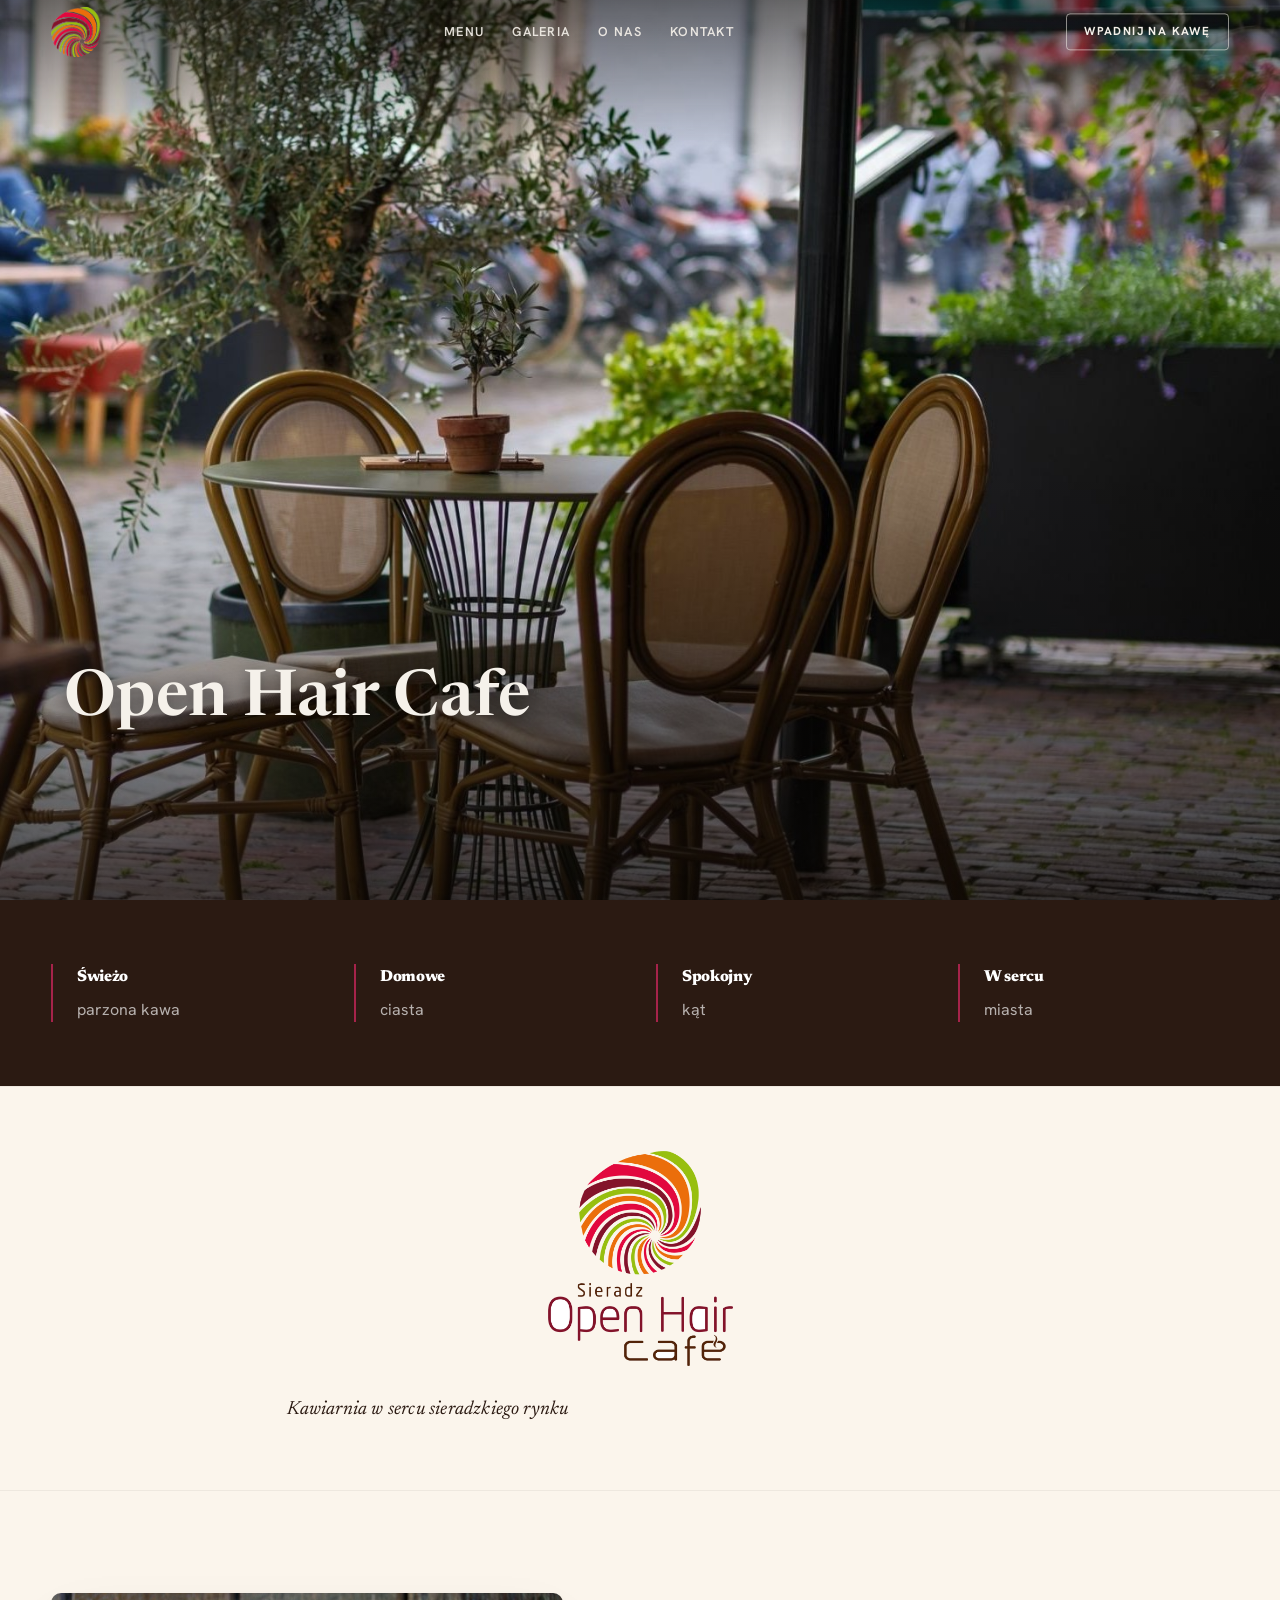
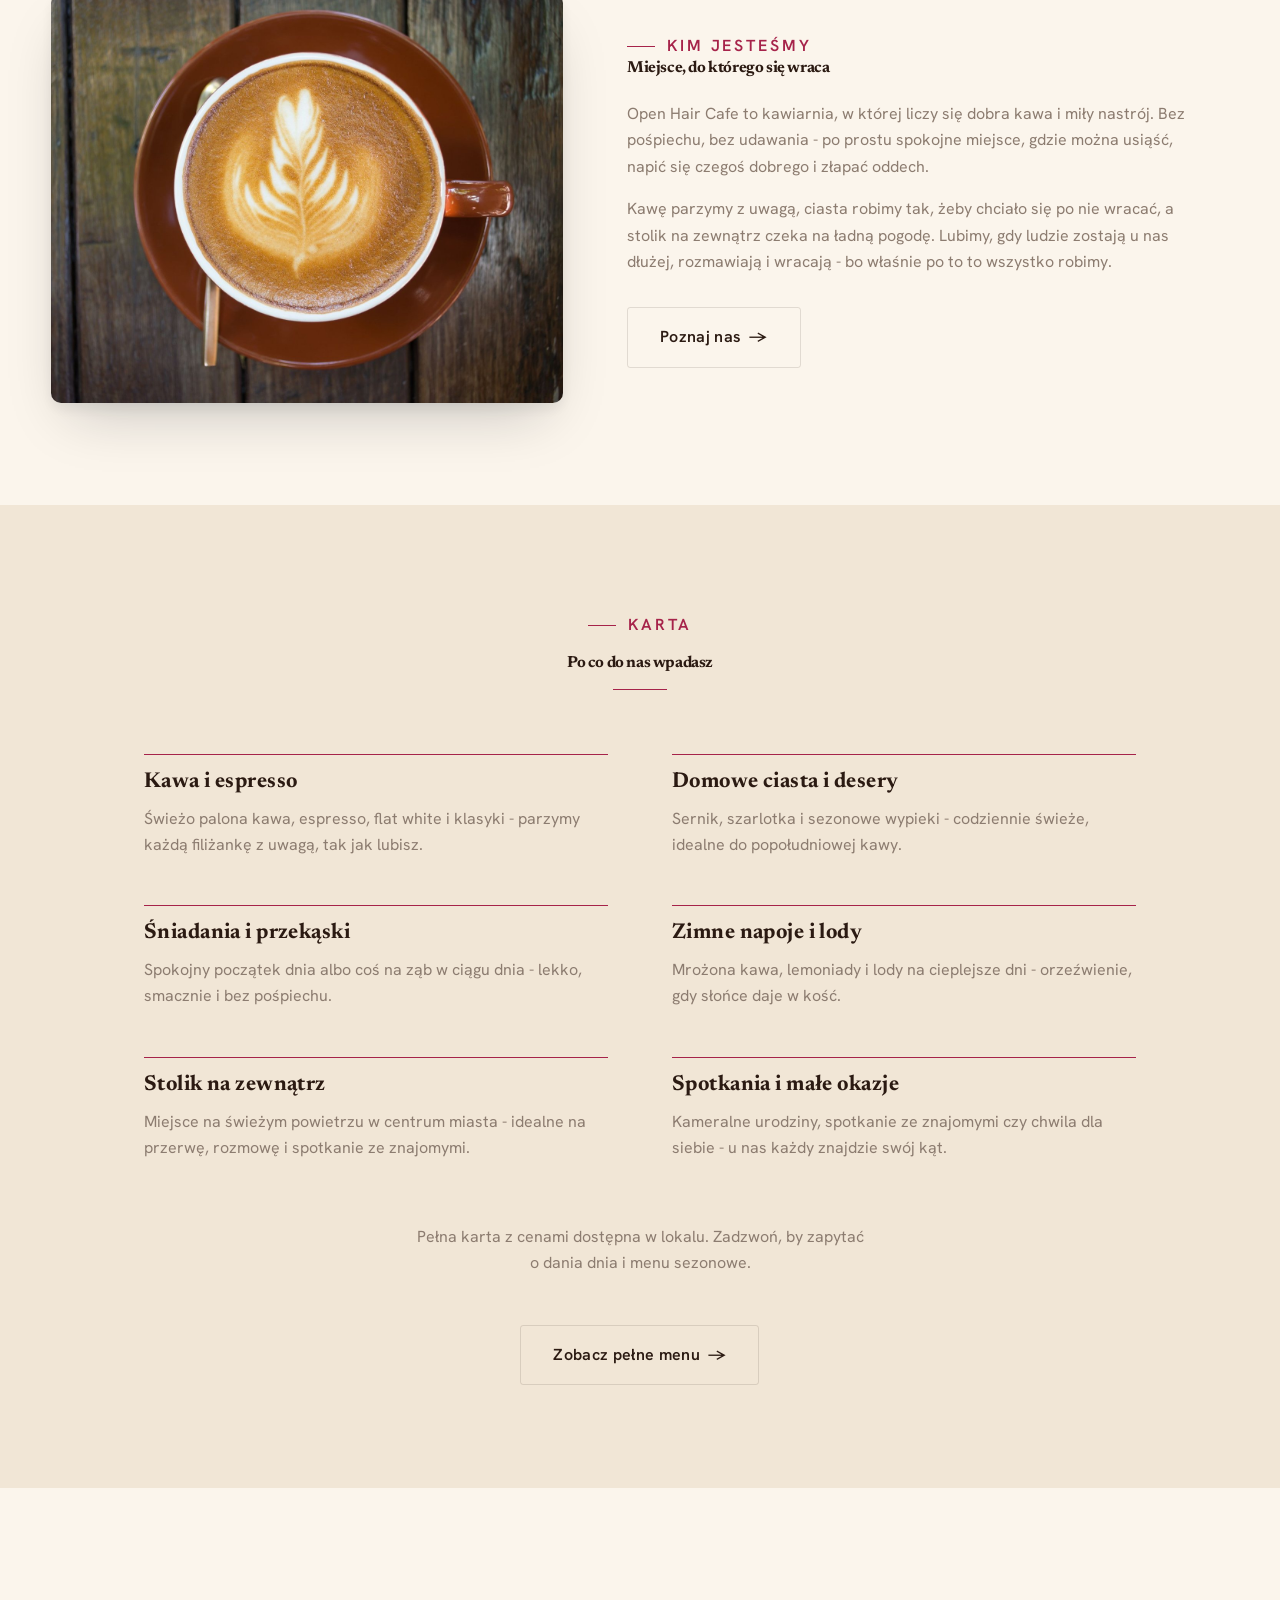
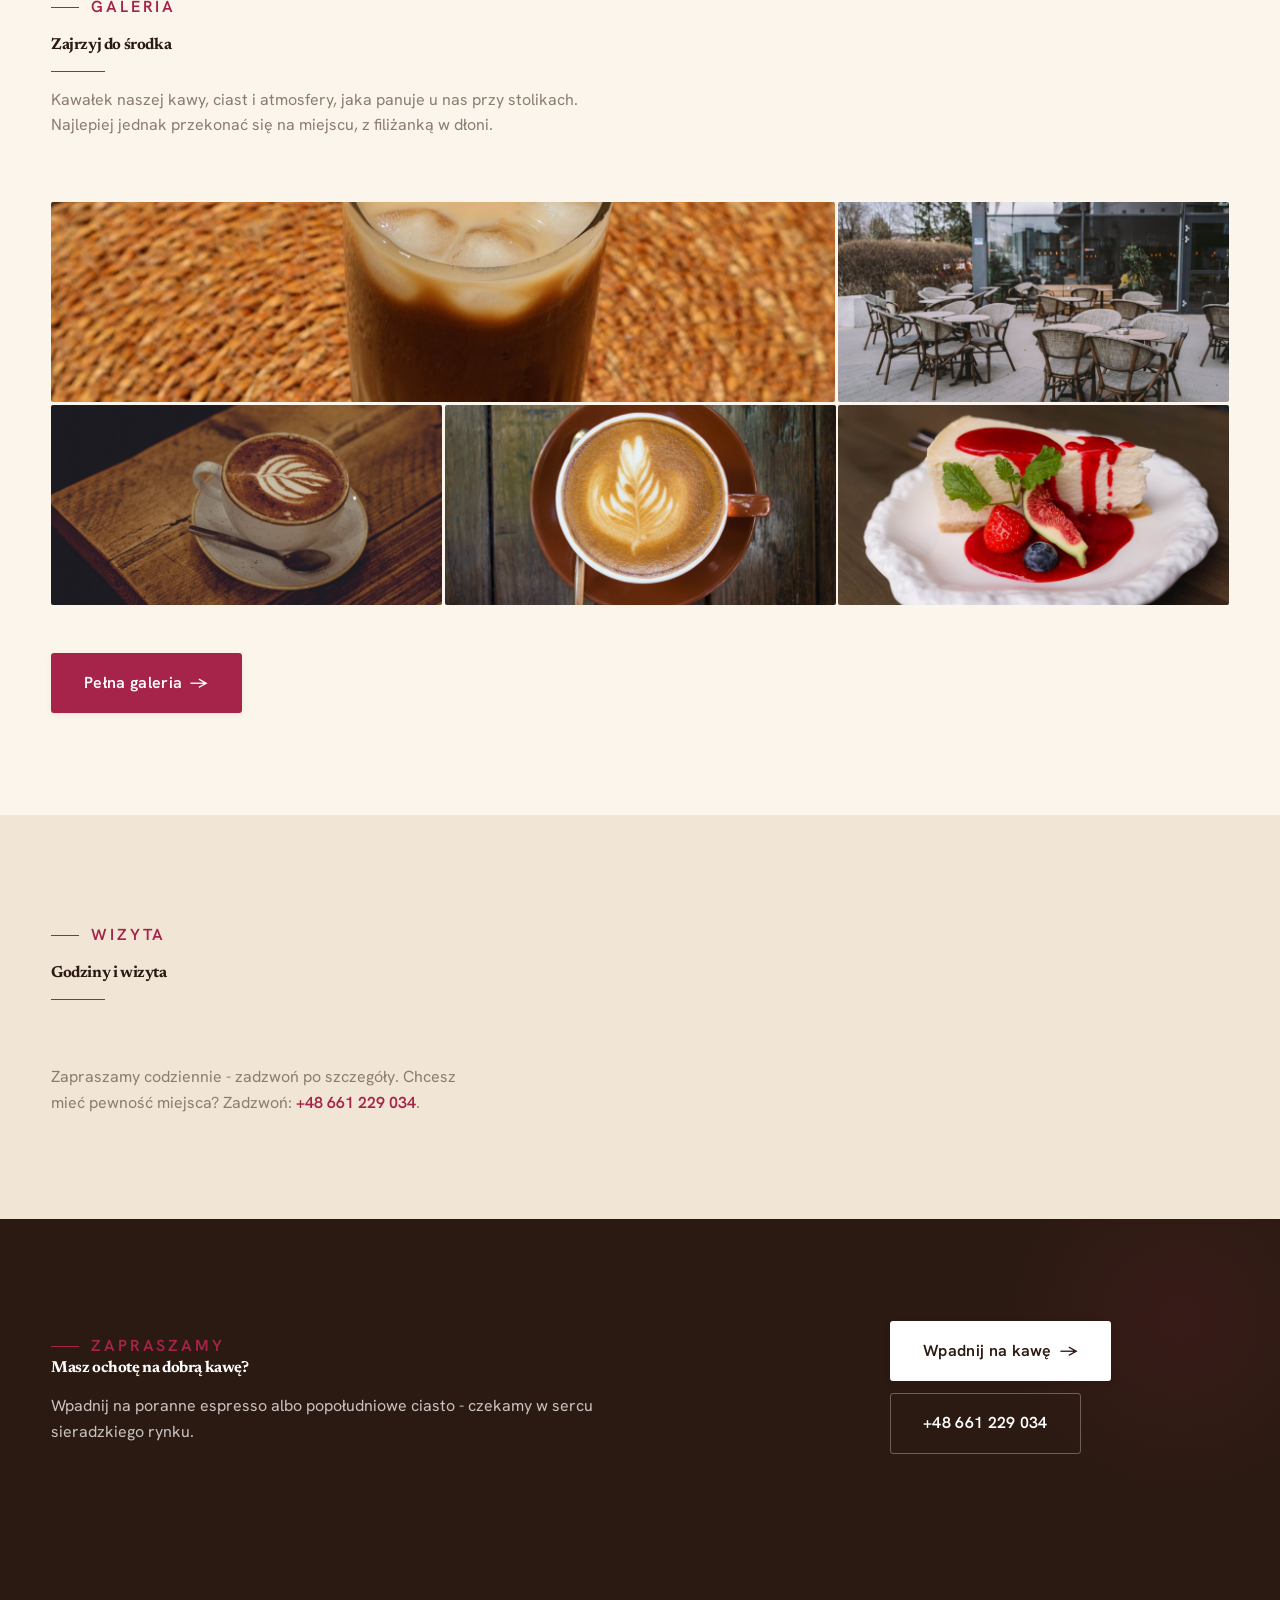
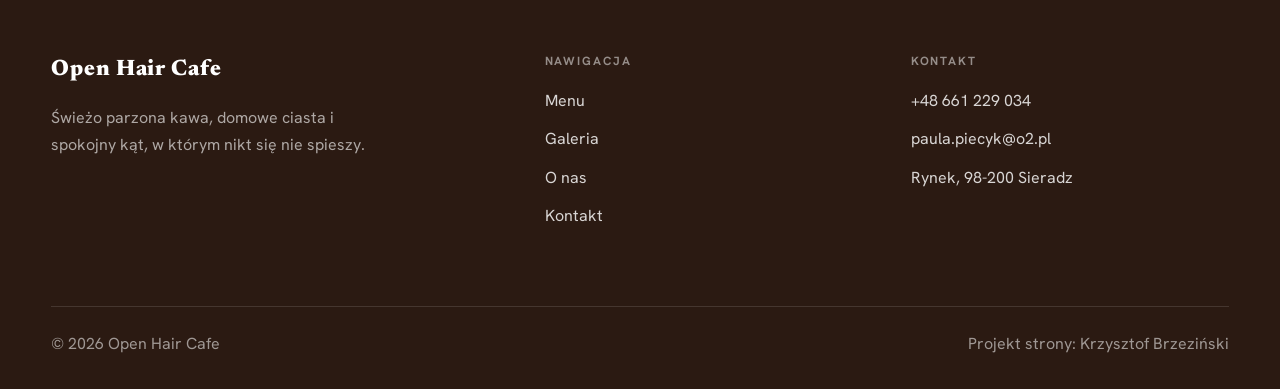
==== index.html @ 688fcc92 "Strona demo: open-hair-cafe (Open Hair Cafe, Sieradz)" ====
<!DOCTYPE html>
<html lang="pl">
<head>
<meta charset="UTF-8">
<meta name="viewport" content="width=device-width, initial-scale=1.0">
<title>Open Hair Cafe - Kawiarnia · Sieradz</title>
<meta name="description" content="Open Hair Cafe - kawiarnia w Sieradz. Świeżo parzona kawa, domowe ciasta i desery oraz spokojne miejsce na chwilę dla siebie. Zajrzyj na filiżankę.">
<link rel="preconnect" href="https://fonts.googleapis.com">
<link rel="preconnect" href="https://fonts.gstatic.com" crossorigin>
<link href="https://fonts.googleapis.com/css2?family=Newsreader:opsz,wght@6..72,500;6..72,600;6..72,700&family=Hanken+Grotesk:wght@400;500;600&display=swap" rel="stylesheet">
<link rel="stylesheet" href="assets/styles.css">
</head>
<body>

<header class="nav">
  <div class="wrap nav-inner">
    <a class="brand brand-has-logo" href="index.html"><img class="brand-logo" src="img/mark.png" alt="Open Hair Cafe"></a>
    <nav class="nav-links">
      <a href="oferta.html">Menu</a>
      <a href="realizacje.html">Galeria</a>
      <a href="o-nas.html">O nas</a>
      <a href="kontakt.html">Kontakt</a>
      <a href="kontakt.html" class="btn btn-accent">Wpadnij na kawę</a>
    </nav>
    <button class="nav-toggle" aria-label="Menu"><span></span><span></span><span></span></button>
  </div>
</header>

<section class="hero-gastro">
  <img class="hg-bg" src="img/hero.jpg" alt="Open Hair Cafe">
  <div class="hg-veil"></div>
  <p class="hg-tagline">Open Hair Cafe</p>
</section>
<section class="strip" style="padding-block:0">
  <div class="wrap">
    <div class="item reveal"><div class="k">Świeżo</div><div class="v">parzona kawa</div></div>
    <div class="item reveal"><div class="k">Domowe</div><div class="v">ciasta</div></div>
    <div class="item reveal"><div class="k">Spokojny</div><div class="v">kąt</div></div>
    <div class="item reveal"><div class="k">W sercu</div><div class="v">miasta</div></div>
  </div>
</section>
<section class="brandband">
  <div class="wrap reveal">
    <img class="brandband-logo" src="img/logo.png" alt="Open Hair Cafe - Sieradz">
    <p class="brandband-tag">Kawiarnia w sercu sieradzkiego rynku</p>
  </div>
</section>
<section>
  <div class="wrap split">
    <div class="split-art reveal"><img src="img/g1.jpg" alt="Open Hair Cafe - realizacja" loading="lazy"></div>
    <div class="split-copy reveal">
      <span class="eyebrow">Kim jesteśmy</span>
      <h2>Miejsce, do którego się wraca</h2>
      <p class="muted">Open Hair Cafe to kawiarnia, w której liczy się dobra kawa i miły nastrój. Bez pośpiechu, bez udawania - po prostu spokojne miejsce, gdzie można usiąść, napić się czegoś dobrego i złapać oddech.</p>
      <p class="muted">Kawę parzymy z uwagą, ciasta robimy tak, żeby chciało się po nie wracać, a stolik na zewnątrz czeka na ładną pogodę. Lubimy, gdy ludzie zostają u nas dłużej, rozmawiają i wracają - bo właśnie po to to wszystko robimy.</p>
      <a href="o-nas.html" class="btn btn-ghost">Poznaj nas <span class="arr">→</span></a>
    </div>
  </div>
</section>
<section id="menu" class="menu-sec">
  <div class="wrap">
    <div class="head center reveal">
      <span class="eyebrow">Karta</span>
      <h2>Po co do nas wpadasz</h2>
    </div>
    <div class="menu-cats">
      <div class="menu-cat reveal"><h3>Kawa i espresso</h3><p>Świeżo palona kawa, espresso, flat white i klasyki - parzymy każdą filiżankę z uwagą, tak jak lubisz.</p></div>
      <div class="menu-cat reveal"><h3>Domowe ciasta i desery</h3><p>Sernik, szarlotka i sezonowe wypieki - codziennie świeże, idealne do popołudniowej kawy.</p></div>
      <div class="menu-cat reveal"><h3>Śniadania i przekąski</h3><p>Spokojny początek dnia albo coś na ząb w ciągu dnia - lekko, smacznie i bez pośpiechu.</p></div>
      <div class="menu-cat reveal"><h3>Zimne napoje i lody</h3><p>Mrożona kawa, lemoniady i lody na cieplejsze dni - orzeźwienie, gdy słońce daje w kość.</p></div>
      <div class="menu-cat reveal"><h3>Stolik na zewnątrz</h3><p>Miejsce na świeżym powietrzu w centrum miasta - idealne na przerwę, rozmowę i spotkanie ze znajomymi.</p></div>
      <div class="menu-cat reveal"><h3>Spotkania i małe okazje</h3><p>Kameralne urodziny, spotkanie ze znajomymi czy chwila dla siebie - u nas każdy znajdzie swój kąt.</p></div>
    </div>
    <p class="menu-note">Pełna karta z cenami dostępna w lokalu. Zadzwoń, by zapytać o dania dnia i menu sezonowe.</p>
    <div style="text-align:center;margin-top:var(--space-7)" class="reveal"><a href="oferta.html" class="btn btn-ghost">Zobacz pełne menu <span class="arr">→</span></a></div>
  </div>
</section>
<section>
  <div class="wrap">
    <div class="head reveal">
      <span class="eyebrow">Galeria</span>
      <h2>Zajrzyj do środka</h2>
      <p>Kawałek naszej kawy, ciast i atmosfery, jaka panuje u nas przy stolikach. Najlepiej jednak przekonać się na miejscu, z filiżanką w dłoni.</p>
    </div>
    <div class="gallery">
      <div class="tile t-two3 reveal"><img src="img/g5.jpg" alt="Kawa, która budzi" loading="lazy"><div class="cap">Kawa, która budzi</div></div>
      <div class="tile t-third reveal"><img src="img/g6.jpg" alt="Domowe ciasta i desery" loading="lazy"><div class="cap">Domowe ciasta i desery</div></div>
      <div class="tile t-third reveal"><img src="img/about.jpg" alt="Stolik na świeżym powietrzu" loading="lazy"><div class="cap">Stolik na świeżym powietrzu</div></div>
      <div class="tile t-third reveal"><img src="img/g1.jpg" alt="Każda filiżanka dopracowana" loading="lazy"><div class="cap">Każda filiżanka dopracowana</div></div>
      <div class="tile t-third reveal"><img src="img/g2.jpg" alt="Mrożone i zimne napoje" loading="lazy"><div class="cap">Mrożone i zimne napoje</div></div>
    </div>
    <div style="margin-top:var(--space-7)" class="reveal"><a href="realizacje.html" class="btn btn-accent">Pełna galeria <span class="arr">→</span></a></div>
  </div>
</section>
<section class="trust">
  <div class="wrap">
    <div class="head reveal">
      <span class="eyebrow">Wizyta</span>
      <h2>Godziny i wizyta</h2>
    </div>
    <p class="reveal" style="color:var(--muted);max-width:48ch">Zapraszamy codziennie - zadzwoń po szczegóły. Chcesz mieć pewność miejsca? Zadzwoń: <a href="tel:+48661229034" style="color:var(--accent);font-weight:600">+48 661 229 034</a>.</p>
  </div>
</section>
<section class="cta">
  <div class="wrap">
    <div class="reveal">
      <span class="eyebrow">Zapraszamy</span>
      <h2>Masz ochotę na dobrą kawę?</h2>
      <p>Wpadnij na poranne espresso albo popołudniowe ciasto - czekamy w sercu sieradzkiego rynku.</p>
    </div>
    <div class="cta-actions reveal">
      <a href="kontakt.html" class="btn btn-light">Wpadnij na kawę <span class="arr">→</span></a>
      <a href="tel:+48661229034" class="btn btn-ghost" style="color:#fff;border-color:rgba(255,255,255,.3)">+48 661 229 034</a>
    </div>
  </div>
</section>

<footer>
  <div class="wrap">
    <div class="foot-grid">
      <div class="foot-brand">
        <div class="name">Open Hair Cafe</div>
        <p>Świeżo parzona kawa, domowe ciasta i spokojny kąt, w którym nikt się nie spieszy.</p>
      </div>
      <div class="foot-col">
        <h4>Nawigacja</h4>
        <a href="oferta.html">Menu</a>
        <a href="realizacje.html">Galeria</a>
        <a href="o-nas.html">O nas</a>
        <a href="kontakt.html">Kontakt</a>
      </div>
      <div class="foot-col">
        <h4>Kontakt</h4>
        <a href="tel:+48661229034">+48 661 229 034</a>
        <a href="mailto:paula.piecyk@o2.pl">paula.piecyk@o2.pl</a>
        <p>Rynek, 98-200 Sieradz</p>
      </div>
    </div>
    <div class="foot-bot">
      <span>© 2026 Open Hair Cafe</span>
      <span>Projekt strony: Krzysztof Brzeziński</span>
    </div>
  </div>
</footer>
<div class="sticky-reserve"><a class="sr-book" href="kontakt.html">Wpadnij na kawę</a><a class="sr-call" href="tel:+48661229034" aria-label="Zadzwoń"><svg class="ico-tel" width="16" height="16" viewBox="0 0 24 24" fill="none" aria-hidden="true"><path d="M6.6 10.8a15.5 15.5 0 0 0 6.6 6.6l2.2-2.2a1 1 0 0 1 1-.24 11.4 11.4 0 0 0 3.6.58 1 1 0 0 1 1 1V20a1 1 0 0 1-1 1A17 17 0 0 1 3 4a1 1 0 0 1 1-1h3.5a1 1 0 0 1 1 1c0 1.25.2 2.46.58 3.6a1 1 0 0 1-.25 1l-2.23 2.2Z" fill="currentColor"/></svg></a></div>

<script src="assets/main.js"></script>
</body>
</html>
---- assets/styles.css ----
/* ============================================================
   STOLBASZ — premium, architektoniczny B2B fit-out
   Jasna paleta, zero brązu. System wg premium-web-craft.
   Projekt strony: Krzysztof Brzeziński
   ============================================================ */

:root{
  /* PALETA — jasna, architektoniczna, chłodna */
  --paper:#FBF5EC;          /* główne tło */
  --paper-2:#F1E6D6;        /* sekcje alternatywne (chłodny jasny szary) */
  --paper-3:#F1E6D6;        /* delikatne wypełnienia */
  --ink:#2B1A12;            /* tekst główny — chłodny grafit */
  --ink-soft:#4A3326;       /* nagłówki drugorzędne */
  --muted:#8C7C70;          /* tekst poboczny */
  --line:rgba(43,26,18,.12);/* hairline */
  --accent:#A6234A;         /* stonowany petrol-slate — jedyny akcent */
  --accent-d:#82173A;
  --accent-soft:rgba(166,35,74,.10);
  --dark:#2B1A12;           /* sekcje ciemne (stopka/CTA) */

  /* ODSTĘPY — skala 4/8 */
  --space-1:4px; --space-2:8px; --space-3:12px; --space-4:16px; --space-5:24px;
  --space-6:32px; --space-7:48px; --space-8:64px; --space-9:96px; --space-10:128px;

  /* TYPOGRAFIA — fluid clamp() */
  --text-sm:clamp(.82rem,.8rem+.1vw,.9rem);
  --text-base:clamp(1rem,.97rem+.15vw,1.1rem);
  --text-lg:clamp(1.12rem,1.05rem+.3vw,1.3rem);
  --text-h3:clamp(1.2rem,1.1rem+.5vw,1.5rem);
  --text-h2:clamp(1.9rem,1.5rem+1.9vw,2.8rem);
  --text-h1:clamp(2.6rem,1.9rem+3.6vw,4.6rem);

  /* PROMIENIE — architektoniczne, raczej ostre */
  --r-sm:3px; --r-md:6px; --r-lg:10px;

  /* RUCH */
  --ease:cubic-bezier(.25,.46,.45,.94); --dur:.24s;

  /* CIENIE — miękkie, warstwowe */
  --sh-sm:0 1px 2px rgba(16,24,32,.04), 0 2px 8px rgba(16,24,32,.05);
  --sh-md:0 2px 6px rgba(16,24,32,.05), 0 12px 28px -8px rgba(16,24,32,.12);
  --sh-lg:0 6px 14px rgba(16,24,32,.07), 0 26px 56px -18px rgba(16,24,32,.22);

  --hairline:1px solid var(--line);

  --font-display:'Newsreader',serif;
  --font-body:'Hanken Grotesk',sans-serif;
}

*{box-sizing:border-box;margin:0;padding:0}
html{scroll-behavior:smooth}
body{
  font-family:var(--font-body);
  font-size:var(--text-base);
  line-height:1.65;
  color:var(--ink);
  background:var(--paper);
  -webkit-font-smoothing:antialiased;
  text-rendering:optimizeLegibility;
}
img{max-width:100%;display:block}
a{color:inherit;text-decoration:none}

.wrap{width:min(92%,1180px);margin-inline:auto}
section{padding-block:clamp(52px,6.5vw,96px)}

h1,h2,h3{font-family:var(--font-display);font-weight:700;line-height:1.08;letter-spacing:-.02em;color:var(--ink)}
h1{font-size:var(--text-h1);letter-spacing:-.035em}
h2{font-size:var(--text-h2);letter-spacing:-.025em}
h3{font-size:var(--text-h3)}
p{max-width:65ch}

.eyebrow{
  font-family:var(--font-body);
  font-size:var(--text-sm);
  font-weight:600;
  letter-spacing:.18em;
  text-transform:uppercase;
  color:var(--accent);
  display:inline-flex;align-items:center;gap:var(--space-3);
}
.eyebrow::before{content:"";width:28px;height:1px;background:var(--accent);display:inline-block}

.muted{color:var(--muted)}
.lead{font-size:var(--text-lg);line-height:1.55;color:var(--ink-soft);max-width:50ch}

/* ---------- BUTTONS ---------- */
.btn{
  display:inline-flex;align-items:center;gap:var(--space-2);
  font-weight:600;font-size:var(--text-sm);letter-spacing:.02em;
  padding:var(--space-4) var(--space-6);
  border-radius:var(--r-sm);
  transition:transform var(--dur) var(--ease),box-shadow var(--dur) var(--ease),background var(--dur) var(--ease);
  cursor:pointer;border:1px solid transparent;
}
.btn-accent{background:var(--accent);color:#fff;box-shadow:var(--sh-sm)}
.btn-accent:hover{background:var(--accent-d);transform:translateY(-2px);box-shadow:var(--sh-md)}
.btn-accent:active{transform:translateY(0);box-shadow:var(--sh-sm)}
.btn-ghost{background:transparent;color:var(--ink);border-color:var(--line)}
.btn-ghost:hover{border-color:var(--accent);color:var(--accent);transform:translateY(-2px)}
.btn-light{background:#fff;color:var(--ink);box-shadow:var(--sh-sm)}
.btn-light:hover{transform:translateY(-2px);box-shadow:var(--sh-md)}
.btn .arr{transition:transform var(--dur) var(--ease)}
.btn:hover .arr{transform:translateX(4px)}

/* ---------- NAV ---------- */
.nav{
  position:sticky;top:0;z-index:50;
  background:color-mix(in srgb,var(--paper) 88%,transparent);
  backdrop-filter:saturate(140%) blur(10px);
  border-bottom:var(--hairline);
}
.nav-inner{display:flex;align-items:center;justify-content:space-between;height:72px}
.brand{display:flex;flex-direction:column;line-height:1}
.brand .name{font-family:var(--font-display);font-weight:800;font-size:1.35rem;letter-spacing:.04em}
.brand .sub{font-size:.62rem;letter-spacing:.34em;text-transform:uppercase;color:var(--muted);margin-top:5px}
.nav-links{display:flex;align-items:center;gap:var(--space-6)}
.nav-links a{font-size:var(--text-sm);font-weight:500;color:var(--ink-soft);position:relative;padding-block:4px;transition:color var(--dur) var(--ease)}
.nav-links a::after{content:"";position:absolute;left:0;bottom:0;width:0;height:1.5px;background:var(--accent);transition:width var(--dur) var(--ease)}
.nav-links a:hover,.nav-links a.active{color:var(--ink)}
.nav-links a:hover::after,.nav-links a.active::after{width:100%}
.nav-links .btn{padding:var(--space-2) var(--space-5)}
/* przyciski w nav: właściwy kolor (przebij .nav-links a) + bez podkreślenia */
.nav-links a.btn-accent{color:#fff}
.nav-links a.btn-ghost,.nav-links a.btn-light{color:var(--ink)}
.nav-links a.btn::after{display:none}
.nav-toggle{display:none;background:none;border:none;cursor:pointer;flex-direction:column;gap:5px;padding:8px}
.nav-toggle span{width:24px;height:2px;background:var(--ink);transition:var(--dur)}

/* ---------- HERO (split) ---------- */
.hero{position:relative;overflow:hidden;border-bottom:var(--hairline)}
.hero-grid{display:grid;grid-template-columns:1.05fr .95fr;gap:clamp(24px,4vw,60px);align-items:center;
  padding-block:clamp(36px,4.5vw,64px)}
.hero-copy .eyebrow{margin-bottom:var(--space-5)}
.hero-copy h1{margin-bottom:var(--space-5)}
.hero-copy .lead{margin-bottom:var(--space-7)}
.hero-actions{display:flex;flex-wrap:wrap;gap:var(--space-4)}
.hero-art{position:relative;aspect-ratio:4/3;border-radius:var(--r-lg);overflow:hidden;box-shadow:var(--sh-lg)}
.hero-art img{width:100%;height:100%;object-fit:cover}
.hero-art::after{content:"";position:absolute;inset:0;background:linear-gradient(180deg,transparent 55%,rgba(18,24,28,.28))}
.hero-badge{position:absolute;left:var(--space-5);bottom:var(--space-5);z-index:2;
  background:rgba(252,252,251,.94);backdrop-filter:blur(4px);
  border-radius:var(--r-md);padding:var(--space-4) var(--space-5);box-shadow:var(--sh-md);max-width:78%}
.hero-badge strong{display:block;font-family:var(--font-display);font-size:1rem;letter-spacing:-.01em}
.hero-badge span{font-size:var(--text-sm);color:var(--muted)}

/* ---------- HERO duży / kinowy (strona główna) ---------- */
.hero-cine{position:relative;min-height:clamp(560px,82vh,840px);min-height:clamp(560px,82svh,840px);display:flex;align-items:center;overflow:hidden;border-bottom:var(--hairline)}
.hero-cine>img{position:absolute;inset:0;width:100%;height:100%;object-fit:cover;z-index:0}
.hero-cine::after{content:"";position:absolute;inset:0;z-index:1;
  background:linear-gradient(95deg,rgba(13,18,23,.86) 0%,rgba(13,18,23,.64) 32%,rgba(13,18,23,.24) 62%,rgba(13,18,23,.04) 100%)}
.hero-cine .wrap{position:relative;z-index:2;padding-block:var(--space-8)}
.hero-cine .hero-copy{max-width:660px}
.hero-cine .eyebrow{color:#fff;margin-bottom:var(--space-5)}
.hero-cine .eyebrow::before{background:#fff}
.hero-cine h1{color:#fff;margin-bottom:var(--space-5);font-size:clamp(2.9rem,2rem+4.4vw,5.2rem)}
.hero-cine .lead{color:rgba(255,255,255,.92);max-width:48ch;margin-bottom:var(--space-7)}
.hero-cine .hero-actions{display:flex;flex-wrap:wrap;gap:var(--space-4)}
@media(max-width:680px){
  .hero-cine{min-height:clamp(520px,76vh,640px);min-height:clamp(520px,76svh,640px);align-items:flex-end}
  .hero-cine::after{background:linear-gradient(0deg,rgba(13,18,23,.9) 6%,rgba(13,18,23,.45) 55%,rgba(13,18,23,.25) 100%)}
  .hero-cine .wrap{padding-bottom:var(--space-9)}
}

/* full-bleed hero variant (podstrony) */
.pagehead{position:relative;min-height:46vh;min-height:46svh;display:flex;align-items:flex-end;overflow:hidden;border-bottom:var(--hairline)}
.pagehead img{position:absolute;inset:0;width:100%;height:100%;object-fit:cover}
.pagehead::after{content:"";position:absolute;inset:0;background:linear-gradient(180deg,rgba(18,24,28,.25),rgba(18,24,28,.62))}
.pagehead .wrap{position:relative;z-index:2;padding-block:var(--space-9);color:#fff}
.pagehead h1{color:#fff;max-width:18ch}
.pagehead .eyebrow{color:#fff}
.pagehead .eyebrow::before{background:#fff}
.pagehead p{color:rgba(255,255,255,.86);margin-top:var(--space-4);max-width:54ch}

/* ---------- STRIP (pasek skrótów / liczby) ---------- */
.strip{background:var(--dark);color:#fff}
.strip .wrap{display:grid;grid-template-columns:repeat(4,1fr);gap:var(--space-6);padding-block:var(--space-8)}
.strip .item .k{font-family:var(--font-display);font-size:clamp(1.6rem,1.2rem+1.4vw,2.4rem);font-weight:800;letter-spacing:-.02em;color:#fff}
.strip .item .v{font-size:var(--text-sm);color:rgba(255,255,255,.66);margin-top:var(--space-2);line-height:1.45}
.strip .item{border-left:2px solid var(--accent);padding-left:var(--space-5)}

/* ---------- SECTION HEAD ---------- */
.head{max-width:48rem;margin-bottom:var(--space-8)}
.head.center{margin-inline:auto;text-align:center}
.head .eyebrow{margin-bottom:var(--space-4)}
.head h2{margin-bottom:var(--space-4)}
.head p{color:var(--muted);font-size:var(--text-lg);line-height:1.55}
.head.center p{margin-inline:auto}

/* ---------- INTRO SPLIT ---------- */
.split{display:grid;grid-template-columns:.92fr 1.08fr;gap:clamp(28px,5vw,80px);align-items:center}
.split.rev{grid-template-columns:1.08fr .92fr}
.split.rev .split-art{order:-1}
.split-art{position:relative;aspect-ratio:5/4;border-radius:var(--r-lg);overflow:hidden;box-shadow:var(--sh-lg)}
.split-art img{width:100%;height:100%;object-fit:cover}
.split-copy h2{margin-bottom:var(--space-5)}
.split-copy p+p{margin-top:var(--space-4)}
.split-copy .btn{margin-top:var(--space-6)}

/* ---------- SERVICES (zakres) ---------- */
.svc-grid{display:grid;grid-template-columns:repeat(auto-fit,minmax(280px,1fr));gap:var(--space-5)}
.svc{background:#fff;border:var(--hairline);border-radius:var(--r-md);padding:var(--space-7) var(--space-6);
  transition:transform var(--dur) var(--ease),box-shadow var(--dur) var(--ease),border-color var(--dur) var(--ease);
  position:relative;overflow:hidden}
.svc::before{content:"";position:absolute;left:0;top:0;width:3px;height:0;background:var(--accent);transition:height var(--dur) var(--ease)}
.svc:hover{transform:translateY(-4px);box-shadow:var(--sh-md);border-color:transparent}
.svc:hover::before{height:100%}
.svc .ic{font-family:var(--font-display);font-size:.8rem;font-weight:700;letter-spacing:.12em;color:var(--accent);margin-bottom:var(--space-4)}
.svc h3{margin-bottom:var(--space-3);font-size:1.22rem}
.svc p{color:var(--muted);font-size:var(--text-base);line-height:1.6}

/* big detailed service rows */
.svc-row{display:grid;grid-template-columns:.8fr 1.2fr;gap:clamp(20px,4vw,60px);align-items:center;padding-block:var(--space-8)}
.svc-row+.svc-row{border-top:var(--hairline)}
.svc-row.rev{grid-template-columns:1.2fr .8fr}
.svc-row.rev .svc-row-art{order:-1}
.svc-row-art{aspect-ratio:4/3;border-radius:var(--r-md);overflow:hidden;box-shadow:var(--sh-md)}
.svc-row-art img{width:100%;height:100%;object-fit:cover}
.svc-row h3{font-size:1.5rem;margin-bottom:var(--space-4)}
.svc-row .num{font-family:var(--font-display);font-size:.85rem;font-weight:700;letter-spacing:.14em;color:var(--accent);display:block;margin-bottom:var(--space-3)}
.svc-row ul{list-style:none;margin-top:var(--space-4);display:flex;flex-direction:column;gap:var(--space-2)}
.svc-row li{position:relative;padding-left:var(--space-5);color:var(--muted);font-size:var(--text-base)}
.svc-row li::before{content:"";position:absolute;left:0;top:.62em;width:8px;height:1px;background:var(--accent)}

/* ---------- GALLERY (realizacje) ---------- */
.gallery{display:grid;grid-template-columns:repeat(12,1fr);gap:var(--space-4);grid-auto-rows:200px}
/* GALERIA MASONRY — pionowe zdjęcia (portrety beauty/wellness) bez przycinania: kolumny, height auto */
.gallery-masonry{column-count:3;column-gap:var(--space-4)}
@media(max-width:900px){.gallery-masonry{column-count:2}}
@media(max-width:560px){.gallery-masonry{column-count:1}}
.gallery-masonry .m-tile{break-inside:avoid;margin:0 0 var(--space-4);padding:0;position:relative;overflow:hidden;border-radius:var(--r-md);border:1px solid var(--line)}
.gallery-masonry .m-tile img{width:100%;height:auto;display:block}
.gallery-masonry .m-tile .cap{position:absolute;left:0;right:0;bottom:0;padding:var(--space-4);color:#fff;background:linear-gradient(0deg,rgba(0,0,0,.55),transparent);font-size:var(--text-sm)}
.tile{position:relative;overflow:hidden;border-radius:var(--r-md);box-shadow:var(--sh-sm);
  transition:transform var(--dur) var(--ease),box-shadow var(--dur) var(--ease)}
.tile img{width:100%;height:100%;object-fit:cover;transition:transform .6s var(--ease)}
.tile:hover{box-shadow:var(--sh-md)}
.tile:hover img{transform:scale(1.05)}
.tile .cap{position:absolute;left:0;right:0;bottom:0;padding:var(--space-5) var(--space-4) var(--space-4);
  background:linear-gradient(transparent,rgba(18,24,28,.78));color:#fff;
  font-size:var(--text-sm);font-weight:600;letter-spacing:.01em;
  opacity:0;transform:translateY(8px);transition:var(--dur) var(--ease)}
.tile:hover .cap{opacity:1;transform:translateY(0)}
.tile .cap small{display:block;font-weight:400;opacity:.78;letter-spacing:.04em;text-transform:uppercase;font-size:.66rem;margin-top:3px}
/* bento spans */
.t-wide{grid-column:span 6}
.t-tall{grid-column:span 6;grid-row:span 2}
.t-std{grid-column:span 6}
.t-third{grid-column:span 4}
.t-two3{grid-column:span 8}

/* ---------- TRUST / WIARYGODNOŚĆ ---------- */
.trust{background:var(--paper-2)}
.trust-grid{display:grid;grid-template-columns:repeat(auto-fit,minmax(240px,1fr));gap:var(--space-5);margin-top:var(--space-7)}
.trust-card{background:#fff;border-radius:var(--r-md);padding:var(--space-7) var(--space-6);box-shadow:var(--sh-sm);border-top:3px solid var(--accent)}
.trust-card .big{font-family:var(--font-display);font-size:clamp(1.8rem,1.3rem+1.6vw,2.6rem);font-weight:800;letter-spacing:-.02em;color:var(--ink);line-height:1}
.trust-card h3{font-size:1.12rem;margin:var(--space-3) 0 var(--space-2)}
.trust-card p{color:var(--muted);font-size:var(--text-base);line-height:1.55}

/* ---------- CTA band ---------- */
.cta{background:var(--dark);color:#fff;position:relative;overflow:hidden}
.cta .wrap{display:grid;grid-template-columns:1.4fr .6fr;gap:var(--space-7);align-items:center;position:relative;z-index:2}
.cta h2{color:#fff;max-width:20ch}
.cta p{color:rgba(255,255,255,.74);margin-top:var(--space-4)}
.cta-actions{display:flex;flex-direction:column;gap:var(--space-3);align-items:flex-start}
.cta::before{content:"";position:absolute;right:-80px;top:-80px;width:360px;height:360px;border-radius:50%;
  background:radial-gradient(circle,var(--accent-soft),transparent 70%)}

/* ---------- CONTACT ---------- */
.contact-grid{display:grid;grid-template-columns:.85fr 1.15fr;gap:clamp(28px,4vw,56px);align-items:start}
.info-list{display:flex;flex-direction:column;gap:var(--space-2)}
.info-row{display:flex;gap:var(--space-4);align-items:flex-start;padding-block:var(--space-4);border-bottom:var(--hairline)}
.info-row .ic{flex:none;width:42px;height:42px;display:grid;place-items:center;border-radius:50%;
  background:var(--accent-soft);color:var(--accent);font-size:1.05rem}
.info-row .lbl{font-size:.72rem;letter-spacing:.14em;text-transform:uppercase;color:var(--muted)}
.info-row .val{font-weight:600;font-size:var(--text-base);margin-top:2px}
.info-row a.val:hover{color:var(--accent)}
.map{border:none;border-radius:var(--r-lg);box-shadow:var(--sh-md);width:100%;height:100%;min-height:380px;filter:grayscale(.2) contrast(1.02)}
.form{background:#fff;border:var(--hairline);border-radius:var(--r-lg);padding:clamp(24px,3vw,40px);box-shadow:var(--sh-sm)}
.form .fld{margin-bottom:var(--space-5)}
.form label{display:block;font-size:var(--text-sm);font-weight:600;margin-bottom:var(--space-2)}
.form input,.form textarea{width:100%;font-family:inherit;font-size:var(--text-base);color:var(--ink);
  padding:var(--space-4);border:var(--hairline);border-radius:var(--r-sm);background:var(--paper);transition:border-color var(--dur)}
.form input:focus,.form textarea:focus{outline:none;border-color:var(--accent);background:#fff}
.form textarea{resize:vertical;min-height:120px}
.form .note{font-size:var(--text-sm);color:var(--muted);margin-top:var(--space-3)}

/* ---------- FOOTER ---------- */
footer{background:var(--dark);color:#fff;padding-block:var(--space-9) var(--space-6)}
.foot-grid{display:grid;grid-template-columns:1.4fr 1fr 1fr;gap:var(--space-7);margin-bottom:var(--space-8)}
.foot-brand .name{font-family:var(--font-display);font-weight:800;font-size:1.4rem;letter-spacing:.04em}
.foot-brand p{color:rgba(255,255,255,.62);margin-top:var(--space-4);font-size:var(--text-base);max-width:38ch}
.foot-col h4{font-size:.74rem;letter-spacing:.16em;text-transform:uppercase;color:rgba(255,255,255,.5);margin-bottom:var(--space-4)}
.foot-col a,.foot-col p{display:block;color:rgba(255,255,255,.82);font-size:var(--text-base);margin-bottom:var(--space-3)}
.foot-col a:hover{color:#fff}
.foot-bot{border-top:1px solid rgba(255,255,255,.12);padding-top:var(--space-5);display:flex;justify-content:space-between;flex-wrap:wrap;gap:var(--space-3);
  font-size:var(--text-sm);color:rgba(255,255,255,.55)}
.foot-bot a:hover{color:#fff}

/* ---------- REVEAL ---------- */
.reveal{opacity:0;transform:translateY(22px);transition:opacity .6s var(--ease),transform .6s var(--ease)}
.reveal.in{opacity:1;transform:none}

/* ---------- RESPONSIVE ---------- */
@media(max-width:920px){
  .hero-grid,.split,.split.rev,.svc-row,.svc-row.rev,.cta .wrap,.contact-grid,.foot-grid{grid-template-columns:1fr}
  .split.rev .split-art,.svc-row.rev .svc-row-art{order:0}
  .hero-art{aspect-ratio:16/10;max-height:420px}
  .strip .wrap{grid-template-columns:repeat(2,1fr);gap:var(--space-7)}
  .gallery{grid-auto-rows:180px}
  .t-wide,.t-tall,.t-std,.t-third,.t-two3{grid-column:span 6}
  .t-tall{grid-row:span 1}
  .cta-actions{flex-direction:row;flex-wrap:wrap}
  .foot-grid{gap:var(--space-6)}
}
@media(max-width:680px){
  .nav-links{position:fixed;inset:72px 0 auto 0;background:var(--paper);flex-direction:column;align-items:stretch;
    gap:0;padding:var(--space-4) 6%;border-bottom:var(--hairline);box-shadow:var(--sh-md);
    transform:translateY(-120%);transition:transform var(--dur) var(--ease)}
  .nav-links.open{transform:translateY(0)}
  .nav-links a{padding-block:var(--space-4);border-bottom:var(--hairline)}
  .nav-links .btn{margin-top:var(--space-3);justify-content:center}
  .nav-toggle{display:flex}
  .strip .wrap{grid-template-columns:1fr}
  .gallery{grid-template-columns:repeat(6,1fr)}
  .foot-grid{grid-template-columns:1fr}
}
@media(prefers-reduced-motion:reduce){
  *{animation-duration:.01ms!important;transition:none!important}
  .reveal{opacity:1!important;transform:none!important}
  html{scroll-behavior:auto}
}

/* ============================================================
   PREMIUM LAYER — destylat deep-researchu branż (anty-AI, spokój).
   Zmienne STOLBASZ (--accent/--ink/--paper/--line/--dark). Ruch ledwo
   zauważalny, krzywa cubic-bezier(.16,.84,.44,1); prefers-reduced-motion
   pokryte blanketem wyżej. Karty hairline zamiast cieni = #1 sygnał „nie-AI".
   ============================================================ */

/* więcej oddechu między sekcjami (liderzy: 110-130px) */
section{padding-block:clamp(64px,8vw,128px)}

/* 1) Aksamitny reveal — dłuższa, miękka krzywa zamiast „skoku" */
.reveal{transition:opacity .9s cubic-bezier(.16,.84,.44,1),transform .9s cubic-bezier(.16,.84,.44,1);will-change:opacity,transform}
/* stagger TYLKO w galerii (tam pozycja = porządek dzieci) */
.gallery .reveal:nth-child(2){transition-delay:.07s}
.gallery .reveal:nth-child(3){transition-delay:.14s}
.gallery .reveal:nth-child(4){transition-delay:.21s}
.gallery .reveal:nth-child(5){transition-delay:.28s}
.gallery .reveal:nth-child(6){transition-delay:.35s}

/* 2) Hero STATYCZNY na .hero-cine — Ken Burns CAŁKIEM WYŁĄCZONY 26.06 (3. zgłoszenie Szymona).
   GENEZA: animowanie scale na <img> hero z teksturami (cegły/framugi) re-samplinguje obraz
   klatka po klatce → na części ekranów drobne drganie/shimmer = „heroshot się trzęsie".
   translateY usunięto wcześniej, scale-only + will-change/GPU NIE wystarczyły do GWARANCJI gładkości.
   Krzysztof zażądał pewności („make sure, że błąd się nie pojawi") > efekt. Zero animacji = 0% drgania.
   Delikatny zoom zostaje TYLKO w pełnoekranowych hero gastro/studio (hg-bg/hs-bg — tło, inny
   mechanizm, chwalone, nigdy nie zgłaszane). NIE wracać do KB na .hero-cine bez realnego testu
   na sprzęcie klienta — to ryzyko regresji „trzęsienia”. */
/* BEZPIECZNY "wow" na hero = jednorazowy FADE-IN (opacity), nie zoom.
   opacity nie dotyka bitmapy → gładkie na KAŻDYM zdjęciu/ekranie/GPU, zero ryzyka migotania.
   Geometryczny ruch (scale/translate) na .hero-cine jest ZAKAZANY (bramka pilnuje). */
@keyframes heroFade{from{opacity:0}to{opacity:1}}
.hero-cine>img{transform:none;animation:heroFade 1.1s ease-out both}

/* 3) Akcentowy hairline pod nagłówkiem sekcji, który „rysuje się" przy wejściu */
.head h2{position:relative;padding-bottom:18px}
.head h2::after{content:"";position:absolute;left:0;bottom:0;height:1px;width:0;background:var(--accent);transition:width 1s cubic-bezier(.16,.84,.44,1) .15s}
.head.center h2::after{left:50%;transform:translateX(-50%)}
.head.reveal.in h2::after,.head.center.reveal.in h2::after{width:54px}

/* 4) Karty HAIRLINE zamiast cieni/zaokrągleń (najmocniejszy anty-AI detal) */
.svc{background:transparent;border:1px solid var(--line);border-radius:var(--r-sm);box-shadow:none}
.svc:hover{box-shadow:none;border-color:var(--accent);transform:translateY(-3px)}
.trust-card{background:transparent;box-shadow:none;border:1px solid var(--line);border-top:2px solid var(--accent);border-radius:var(--r-sm)}
.tile{box-shadow:none;border-radius:var(--r-sm)}
.tile:hover{box-shadow:none}

/* 5) Sticky-nav kondensuje się po przewinięciu (sygnał dopracowania) */
.nav{transition:box-shadow .4s ease,background .4s ease}
.nav.is-stuck{box-shadow:0 1px 0 var(--line),0 14px 30px -24px rgba(0,0,0,.45)}
.nav-inner{transition:height .35s var(--ease)}
.nav.is-stuck .nav-inner{height:60px}

/* 6) MANIFESTO — pełnoekranowy cytat-bohater (zastępuje generyczne „Dlaczego my") */
.manifesto{background:var(--paper-2);text-align:center}
.manifesto .wrap{max-width:60rem}
.manifesto p{font-family:var(--font-display);font-style:italic;font-size:clamp(1.6rem,1rem+2.4vw,2.8rem);line-height:1.32;color:var(--ink-soft);margin-inline:auto;max-width:26ch;position:relative;padding-top:var(--space-8)}
.manifesto p::before{content:"";position:absolute;top:0;left:50%;transform:translateX(-50%);width:54px;height:1px;background:var(--accent)}
.manifesto p span{color:var(--accent);font-style:italic}

/* 7) GATEWAYS — 3 duże bramy-zdjęcia (zamiast paska menu usług) */
.gateways{display:grid;grid-template-columns:repeat(3,1fr);gap:var(--space-4)}
.gateway{position:relative;aspect-ratio:3/4;overflow:hidden;border-radius:var(--r-sm);display:block}
.gateway img{width:100%;height:100%;object-fit:cover;transition:transform .8s var(--ease),filter .5s var(--ease)}
.gateway::after{content:"";position:absolute;inset:0;background:linear-gradient(180deg,transparent 38%,rgba(18,24,28,.74))}
.gateway:hover img{transform:scale(1.05);filter:brightness(1.05)}
.gateway .g-ttl{position:absolute;left:0;right:0;bottom:0;z-index:2;padding:var(--space-6) var(--space-5);color:#fff;font-family:var(--font-display);font-size:1.45rem;letter-spacing:-.01em;line-height:1.15}
.gateway .g-ttl small{display:block;font-family:var(--font-body);font-size:var(--text-sm);font-weight:400;opacity:.82;letter-spacing:.03em;margin-top:5px}
@media(max-width:760px){.gateways{grid-template-columns:1fr}.gateway{aspect-ratio:16/10}}

/* 8) LOGO klienta w nagłówku (gdy podane --logo) */
.brand-logo{height:40px;width:auto;max-width:220px;object-fit:contain;display:block}
.nav.is-stuck .brand-logo{height:34px}
@media(max-width:680px){.brand-logo{height:32px}}

/* === rodzina: gastro === */
/* ============================================================
   RODZINA: GASTRO (restauracja / kawiarnia / bar / pizzeria)
   Doklejane NA WIERZCH base.css. Dziedziczy paletę/fonty skórki gastro (Bodoni Moda + terakota).
   Filozofia: APETYT + REZERWACJA STOLIKA (nie zaufanie/wycena jak u fachowca).
   Menu = kategorie BEZ zmyślonych dań/cen (uczciwość); godziny tylko z reconu.
   ============================================================ */

/* --- Galeria atmosfery: gutterless, ostre rogi (food/wnętrze, nie "dokumentacja") --- */
.gallery{gap:3px}
.tile{border-radius:2px;box-shadow:none}
.tile:hover{box-shadow:none}

/* --- MENU: kategorie (nazwa serif + opis, hairline) - BEZ wymyslonych dań i cen --- */
.menu-sec{background:var(--paper-2)}
.menu-cats{display:grid;grid-template-columns:repeat(2,1fr);gap:var(--space-7) var(--space-8);max-width:62rem;margin:0 auto}
.menu-cat{border-top:1px solid var(--accent);padding-top:var(--space-4)}
.menu-cat h3{font-family:var(--font-display);font-size:1.35rem;letter-spacing:.02em;margin-bottom:var(--space-3)}
.menu-cat p{color:var(--muted);font-size:var(--text-base);line-height:1.6}
.menu-note{text-align:center;color:var(--muted);font-size:var(--text-sm);margin-top:var(--space-8);max-width:50ch;margin-inline:auto}
@media(max-width:760px){.menu-cats{grid-template-columns:1fr;gap:var(--space-6)}}

/* --- KARTA GODZIN (renderowana tylko z realnych danych) --- */
.godz{max-width:30rem}
.godz-row{display:flex;justify-content:space-between;gap:var(--space-5);border-bottom:1px solid var(--line);padding-block:var(--space-3)}
.godz-row b{font-weight:600;color:var(--ink)}
.godz-row span{color:var(--muted)}

/* --- STICKY-RESERVE: dolny pasek mobile (gastro-odpowiednik sticky-call) --- */
.sticky-reserve{display:none}
@media(max-width:820px){
  .sticky-reserve{display:grid;grid-template-columns:1fr auto;gap:1px;position:fixed;left:0;right:0;bottom:0;z-index:90;
    background:var(--line);box-shadow:0 -6px 20px -10px rgba(0,0,0,.4)}
  .sticky-reserve a{padding:15px 8px;text-align:center;font-weight:700;font-size:.95rem;letter-spacing:.01em}
  .sr-book{background:var(--accent);color:#fff}
  .sr-call{background:var(--paper);color:var(--ink);padding-inline:22px}
  body{padding-bottom:56px}
}

/* ============================================================
   FAZA 3 - OSOBNY UKŁAD GASTRO (wzór: topowe restauracje - Noma/Disfrutar/Septime/Alchemist; research wf_c20bffea).
   Hero MINIMALNY: samo pełnoekranowe zdjęcie + 1 krótka linijka w DOLNYM-LEWYM rogu. Reszta = oddech.
   Nazwa pada RAZ - jako logo w navie, NIGDY dublowana wielkim tytułem (to #1 tell taniej strony).
   Nav: logo z LEWEJ (split), przezroczysty nad zdjęciem, lity po scrollu. CTA "Rezerwacja" = obrys w navie, nie guzik na środku.
   ============================================================ */
.hero-gastro{position:relative;height:100vh;height:100svh;min-height:560px;display:flex;align-items:flex-end;overflow:hidden;isolation:isolate}
.hero-gastro .hg-bg{position:absolute;inset:0;width:100%;height:100%;object-fit:cover;z-index:-2;animation:hgKen 28s ease-out infinite alternate}
@keyframes hgKen{from{transform:scale(1.05)}to{transform:scale(1.13)}}
/* overlay: ciemny TYLKO u dołu (pod linijkę), góra/środek zdjęcia oddychają */
.hero-gastro .hg-veil{position:absolute;inset:0;z-index:-1;
  background:linear-gradient(180deg,rgba(8,6,4,0) 0%,rgba(8,6,4,0) 52%,rgba(8,6,4,.68) 100%)}
.hg-tagline{position:relative;z-index:2;margin:0 0 clamp(2.6rem,7vh,5rem) clamp(1.4rem,5vw,4rem);
  font-family:var(--font-display);font-style:normal;font-weight:600;
  font-size:clamp(2.1rem,5.2vw,4rem);line-height:1.08;letter-spacing:.005em;
  color:#f5f1ea;max-width:24ch;text-shadow:0 2px 18px rgba(0,0,0,.5)}
.hg-since{font-family:var(--font-display);font-weight:500;font-size:.62em;letter-spacing:.01em;
  color:rgba(245,241,234,.86);white-space:nowrap}
@media(max-width:640px){.hg-tagline{font-size:clamp(2rem,8vw,2.6rem);margin-bottom:clamp(2rem,9vh,3.4rem)}}

/* ============================================================
   NAWIGACJA GASTRO - styl NOBU (research wf_d6d990de + wf_a8c0864c, żywy kod noburestaurants.com).
   3 strefy, STAŁA wysokość 64px (jak Nobu). JEDEN kontroler gastro.js steruje stanami kierunkowo:
   .nav-hidden (chowanie w dół) + .nav-solid (lity krem przy scrollu w górę). Histereza = brak migania.
   is-stuck (base.js, twardy próg 24px) NEUTRALIZOWANE wizualnie - inaczej base walczyło z gastro i krem migał przy górze.
   ============================================================ */
.nav{position:fixed;left:0;right:0;background:transparent;backdrop-filter:none;border-bottom:1px solid transparent;z-index:100;
  transition:transform .35s var(--ease),background .35s ease,box-shadow .35s ease}
.nav.nav-hidden{transform:translateY(-100%)}
/* NEUTRALIZACJA base is-stuck dla gastro (gastro.js używa nav-solid; base.js dalej rusza is-stuck, ale bez efektu wizualnego) */
.nav.is-stuck{background:transparent;box-shadow:none;border-bottom-color:transparent}
.nav.is-stuck .nav-inner{height:64px}
/* SCRIM: ciemny gradient pod navem -> biały tekst czytelny nad zdjęciem; znika gdy nav lity */
.nav::after{content:"";position:absolute;left:0;right:0;top:0;height:150px;z-index:-1;pointer-events:none;
  transition:opacity .35s ease;background:linear-gradient(180deg,rgba(8,6,4,.55) 0%,rgba(8,6,4,0) 100%)}
.nav.nav-solid::after{opacity:0}
/* WORDMARK: nazwa Bodoni wersaliki + miasto obok (kreska akcentu) */
.nav .brand{flex-direction:row;align-items:baseline;gap:.6rem;line-height:1}
.nav .brand .name{color:#f5f1ea;font-family:var(--font-display);font-weight:600;font-size:1.5rem;text-transform:uppercase;letter-spacing:.14em}
.nav .brand .sub{margin-top:0;padding-left:.65rem;border-left:1px solid currentColor;
  font-size:.66rem;font-weight:600;letter-spacing:.22em;text-transform:uppercase;color:rgba(245,241,234,.82)}
/* LINKI: sans wersaliki, cienki animowany underline */
.nav .nav-links a{color:rgba(245,241,234,.9);font-size:.8rem;font-weight:600;text-transform:uppercase;letter-spacing:.1em;padding-block:6px}
.nav .nav-links a:hover,.nav .nav-links a.active{color:#fff}
.nav .nav-links a::after{background:#fff;height:1px}
.nav .nav-toggle span{background:#f5f1ea}
/* CTA "Rezerwacja": bazowo pełna terakota (czytelna na kremowym menu mobilnym) */
.nav .nav-links a.btn-accent{font-size:.73rem;font-weight:700;text-transform:uppercase;letter-spacing:.12em;
  padding:.5rem 1.1rem;border-radius:4px;border:1px solid var(--accent);background:var(--accent);color:#fff;box-shadow:none}
.nav .nav-links a.btn-accent:hover{transform:none;box-shadow:none}
/* STAN LITY (nav-solid - gastro.js dodaje przy scrollu w GÓRĘ): krem + ciemny tekst + terakota */
.nav.nav-solid{background:color-mix(in srgb,var(--paper) 94%,transparent);backdrop-filter:saturate(140%) blur(10px);border-bottom:var(--hairline)}
.nav.nav-solid .brand .name{color:var(--ink)}
.nav.nav-solid .brand .sub{color:var(--accent)}
.nav.nav-solid .nav-links a{color:var(--ink-soft)}
.nav.nav-solid .nav-links a:hover,.nav.nav-solid .nav-links a.active{color:var(--ink)}
.nav.nav-solid .nav-links a::after{background:var(--accent)}
.nav.nav-solid .nav-toggle span{background:var(--ink)}
/* chowany nav ZAWSZE przezroczysty (nie mignie kremem zjeżdżając w górę) */
.nav.nav-solid.nav-hidden{background:transparent;box-shadow:none;border-bottom-color:transparent}
/* ===== DESKTOP (>=681px): 3 strefy, STAŁA wysokość 64px ===== */
@media(min-width:681px){
  .nav .nav-inner{position:relative;height:64px}
  .nav .nav-links{flex:1;justify-content:center;gap:clamp(1rem,2.2vw,1.9rem);padding-right:9.5rem}
  .nav .nav-links a.btn-accent{position:absolute;right:0;top:50%;transform:translateY(-50%);margin:0}
  .nav:not(.nav-solid) .nav-links a.btn-accent{background:transparent;border-color:rgba(245,241,234,.55);color:#f5f1ea}
  .nav:not(.nav-solid) .nav-links a.btn-accent:hover{background:var(--accent);border-color:var(--accent);color:#fff;transform:translateY(-50%)}
}
/* ===== MOBILE (<=680px): dropdown na kremie - ciemny tekst, pełne CTA (fix kontrastu) ===== */
@media(max-width:680px){
  .nav .nav-links{background:var(--paper)}
  .nav .nav-links a{color:var(--ink-soft)}
  .nav .nav-links a:hover,.nav .nav-links a.active{color:var(--ink)}
  .nav .nav-links a.btn-accent{background:var(--accent);border-color:var(--accent);color:#fff}
  /* zamknięty dropdown w pełni schowany (base -120% przy krótkim menu zostawiał terakotowe CTA wystające górą) */
  .nav .nav-links:not(.open){transform:translateY(-160%);visibility:hidden}
  .nav .nav-links.open{visibility:visible}
  /* brand mniejszy + bez miasta (jak Nobu na telefonie = sama nazwa) - żeby nie wypychał hamburgera */
  .nav .brand .name{font-size:1.12rem;letter-spacing:.1em}
  .nav .brand .sub{display:none}
  .nav .nav-toggle{flex:0 0 auto}
  .nav .brand{min-width:0;overflow:hidden}
}

/* === focal-point zdjęć (smartcrop) — cover nie utnie twarzy/obiektu === */
img[src$="/g3.jpg"]{object-position:62% 50%}
[style*="g3.jpg"]{background-position:62% 50%}
img[src$="/g5.jpg"]{object-position:33% 50%}
[style*="g5.jpg"]{background-position:33% 50%}

/* === Open Hair Cafe - big logo presence (prośba Marcelego: logo spore) === */
.brand-logo{height:50px;max-width:240px}
@media(max-width:640px){.brand-logo{height:40px}}
.brandband{background:var(--cream-2);text-align:center;padding:64px 20px;border-top:1px solid rgba(43,26,18,.06);border-bottom:1px solid rgba(43,26,18,.06)}
.brandband-logo{height:215px;width:auto;max-width:90%;object-fit:contain;display:inline-block}
.brandband-tag{margin-top:20px;font-family:var(--font-display,serif);font-size:1.2rem;font-style:italic;color:var(--espresso-2);letter-spacing:.01em}
@media(max-width:640px){.brandband{padding:46px 18px}.brandband-logo{height:150px}.brandband-tag{font-size:1.05rem}}
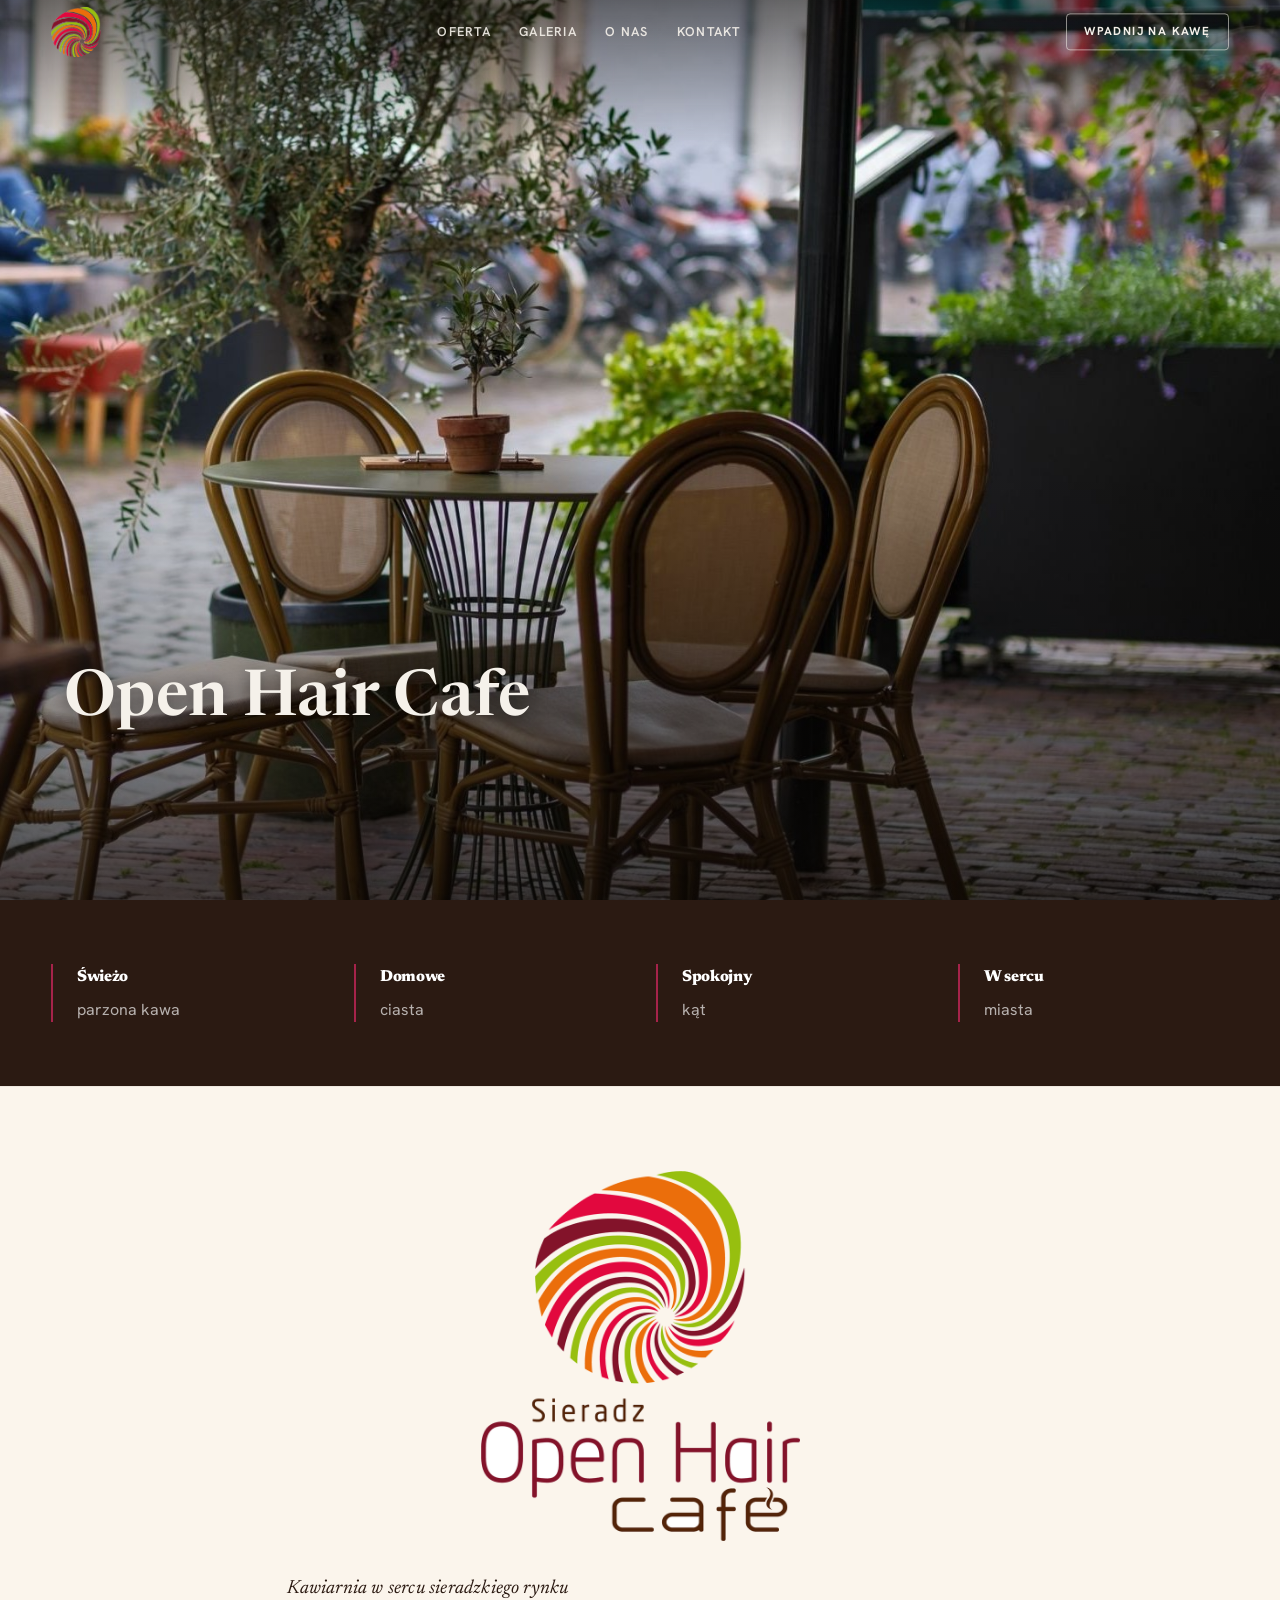
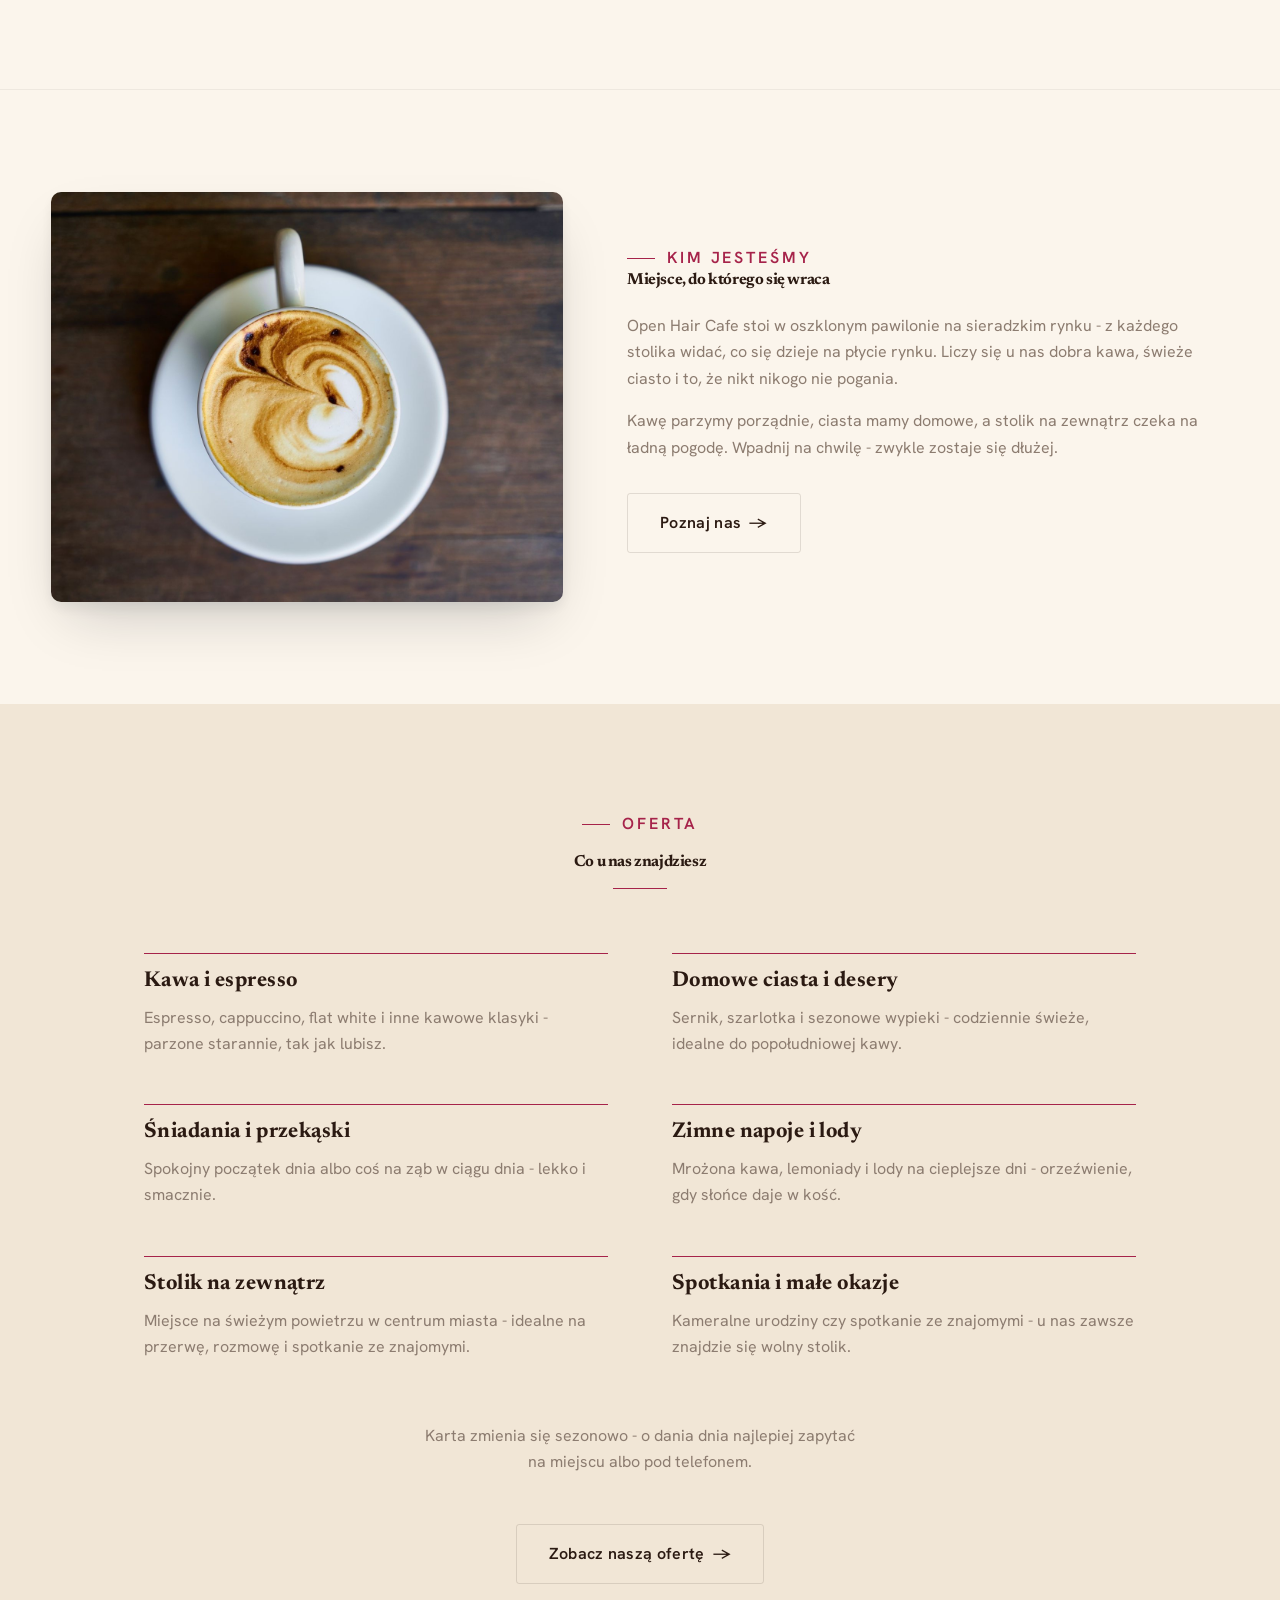
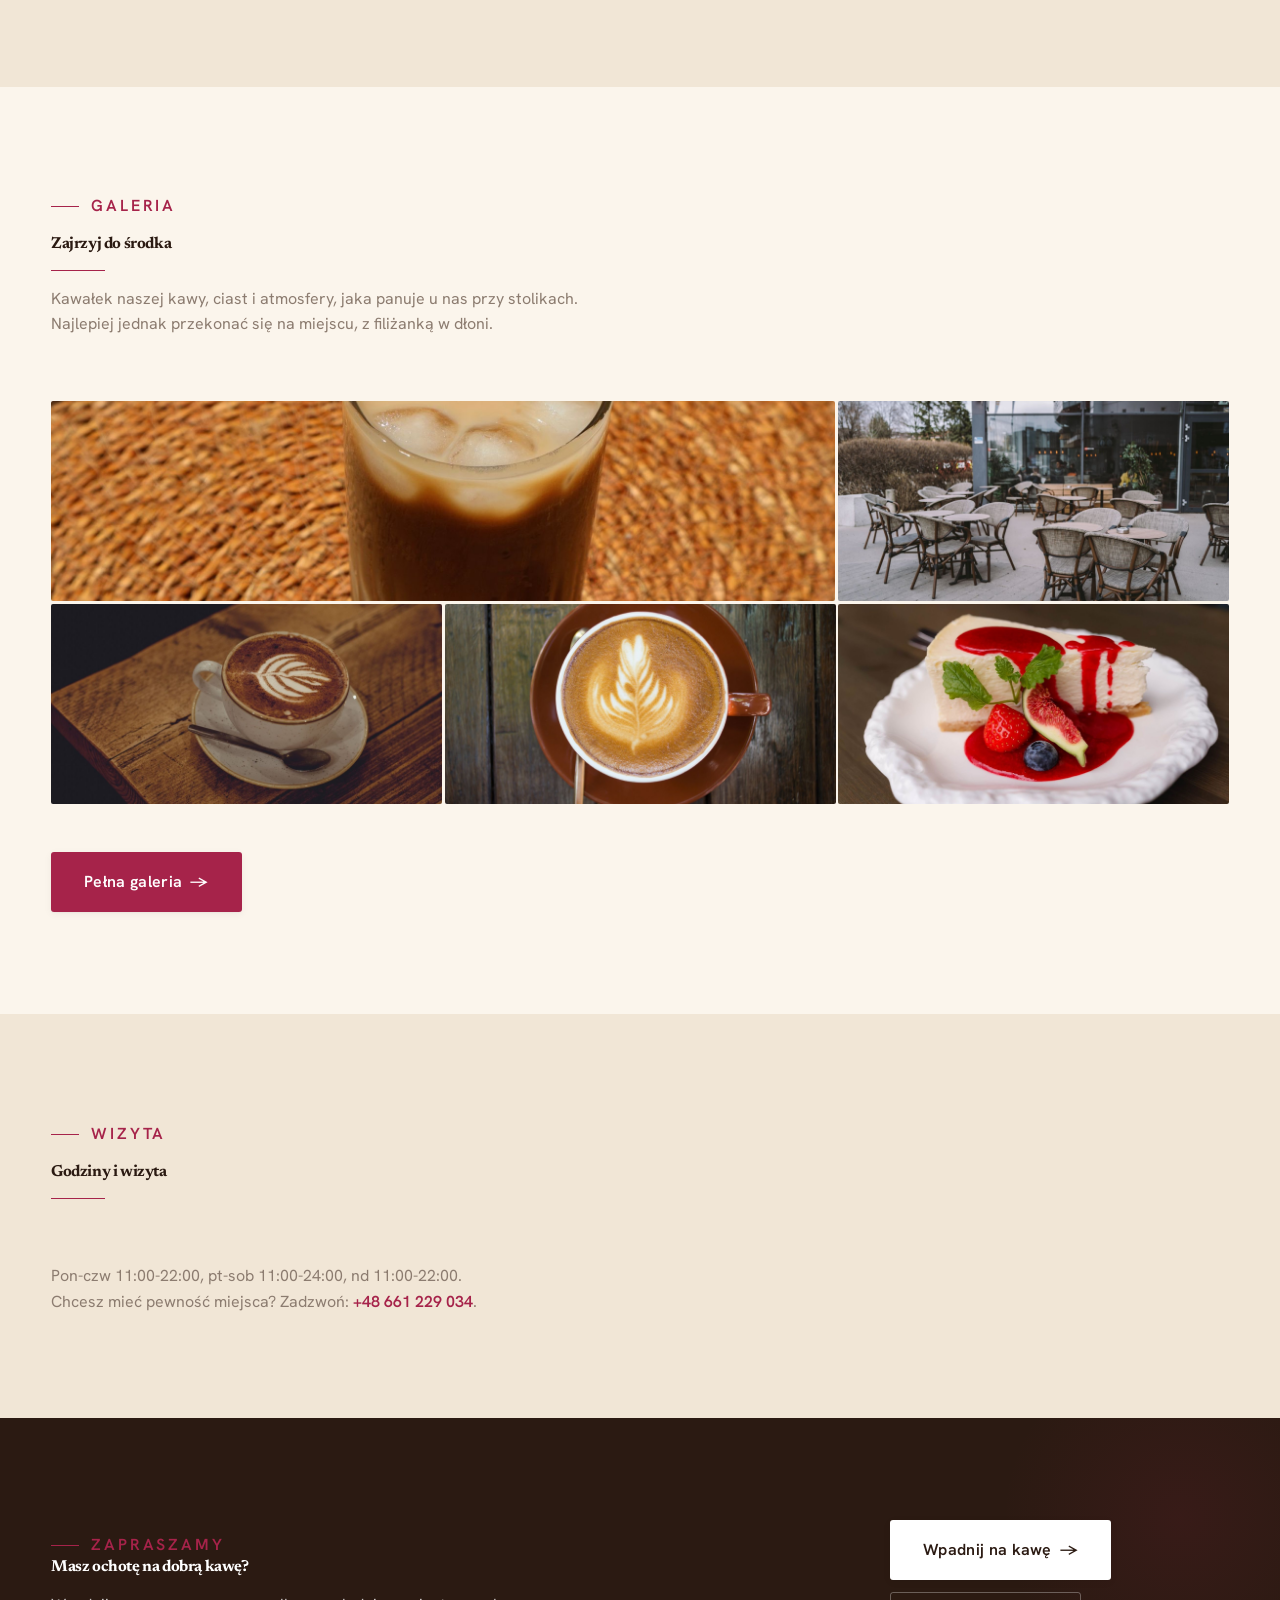
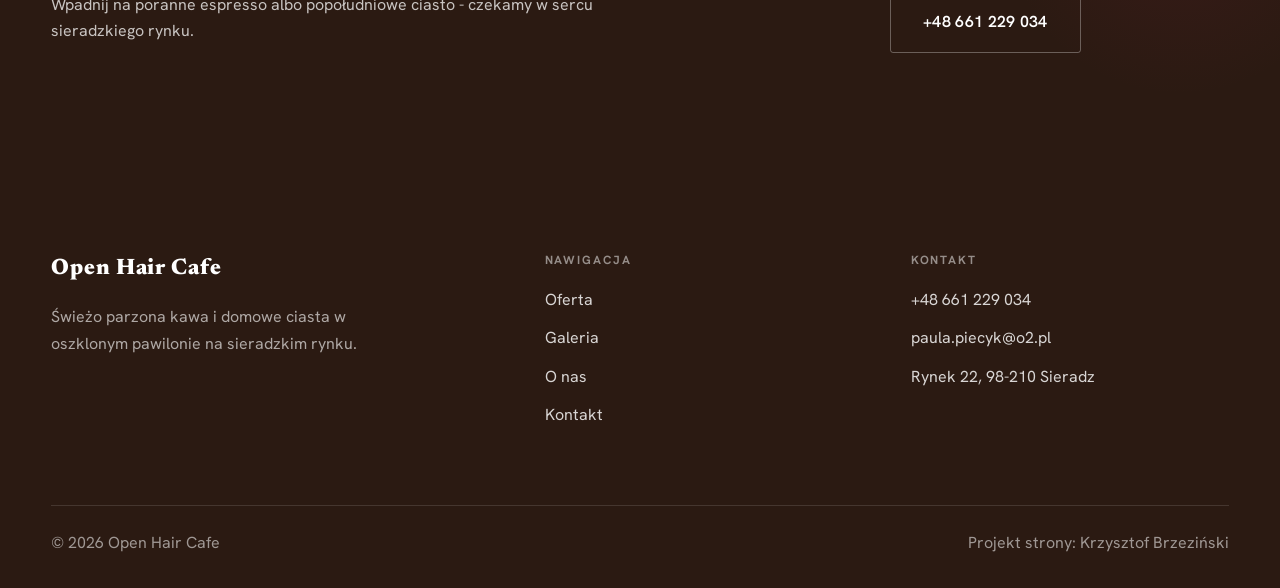
==== commit 89faace6: "Podniesienie jakości treści: realne godziny/adres, usunięcie duplikatów i fraz-przecieków - Godziny " ====
--- a/index.html
+++ b/index.html
@@ -16,7 +16,7 @@
   <div class="wrap nav-inner">
     <a class="brand brand-has-logo" href="index.html"><img class="brand-logo" src="img/mark.png" alt="Open Hair Cafe"></a>
     <nav class="nav-links">
-      <a href="oferta.html">Menu</a>
+      <a href="oferta.html">Oferta</a>
       <a href="realizacje.html">Galeria</a>
       <a href="o-nas.html">O nas</a>
       <a href="kontakt.html">Kontakt</a>
@@ -27,7 +27,7 @@
 </header>
 
 <section class="hero-gastro">
-  <img class="hg-bg" src="img/hero.jpg" alt="Open Hair Cafe">
+  <img class="hg-bg" src="img/hero.jpg" alt="Kawiarnia Open Hair Cafe na sieradzkim rynku">
   <div class="hg-veil"></div>
   <p class="hg-tagline">Open Hair Cafe</p>
 </section>
@@ -47,12 +47,12 @@
 </section>
 <section>
   <div class="wrap split">
-    <div class="split-art reveal"><img src="img/g1.jpg" alt="Open Hair Cafe - realizacja" loading="lazy"></div>
+    <div class="split-art reveal"><img src="img/g4.jpg" alt="Stolik na świeżym powietrzu przy Open Hair Cafe" loading="lazy"></div>
     <div class="split-copy reveal">
       <span class="eyebrow">Kim jesteśmy</span>
       <h2>Miejsce, do którego się wraca</h2>
-      <p class="muted">Open Hair Cafe to kawiarnia, w której liczy się dobra kawa i miły nastrój. Bez pośpiechu, bez udawania - po prostu spokojne miejsce, gdzie można usiąść, napić się czegoś dobrego i złapać oddech.</p>
-      <p class="muted">Kawę parzymy z uwagą, ciasta robimy tak, żeby chciało się po nie wracać, a stolik na zewnątrz czeka na ładną pogodę. Lubimy, gdy ludzie zostają u nas dłużej, rozmawiają i wracają - bo właśnie po to to wszystko robimy.</p>
+      <p class="muted">Open Hair Cafe stoi w oszklonym pawilonie na sieradzkim rynku - z każdego stolika widać, co się dzieje na płycie rynku. Liczy się u nas dobra kawa, świeże ciasto i to, że nikt nikogo nie pogania.</p>
+      <p class="muted">Kawę parzymy porządnie, ciasta mamy domowe, a stolik na zewnątrz czeka na ładną pogodę. Wpadnij na chwilę - zwykle zostaje się dłużej.</p>
       <a href="o-nas.html" class="btn btn-ghost">Poznaj nas <span class="arr">→</span></a>
     </div>
   </div>
@@ -60,19 +60,19 @@
 <section id="menu" class="menu-sec">
   <div class="wrap">
     <div class="head center reveal">
-      <span class="eyebrow">Karta</span>
-      <h2>Po co do nas wpadasz</h2>
+      <span class="eyebrow">Oferta</span>
+      <h2>Co u nas znajdziesz</h2>
     </div>
     <div class="menu-cats">
-      <div class="menu-cat reveal"><h3>Kawa i espresso</h3><p>Świeżo palona kawa, espresso, flat white i klasyki - parzymy każdą filiżankę z uwagą, tak jak lubisz.</p></div>
+      <div class="menu-cat reveal"><h3>Kawa i espresso</h3><p>Espresso, cappuccino, flat white i inne kawowe klasyki - parzone starannie, tak jak lubisz.</p></div>
       <div class="menu-cat reveal"><h3>Domowe ciasta i desery</h3><p>Sernik, szarlotka i sezonowe wypieki - codziennie świeże, idealne do popołudniowej kawy.</p></div>
-      <div class="menu-cat reveal"><h3>Śniadania i przekąski</h3><p>Spokojny początek dnia albo coś na ząb w ciągu dnia - lekko, smacznie i bez pośpiechu.</p></div>
+      <div class="menu-cat reveal"><h3>Śniadania i przekąski</h3><p>Spokojny początek dnia albo coś na ząb w ciągu dnia - lekko i smacznie.</p></div>
       <div class="menu-cat reveal"><h3>Zimne napoje i lody</h3><p>Mrożona kawa, lemoniady i lody na cieplejsze dni - orzeźwienie, gdy słońce daje w kość.</p></div>
       <div class="menu-cat reveal"><h3>Stolik na zewnątrz</h3><p>Miejsce na świeżym powietrzu w centrum miasta - idealne na przerwę, rozmowę i spotkanie ze znajomymi.</p></div>
-      <div class="menu-cat reveal"><h3>Spotkania i małe okazje</h3><p>Kameralne urodziny, spotkanie ze znajomymi czy chwila dla siebie - u nas każdy znajdzie swój kąt.</p></div>
+      <div class="menu-cat reveal"><h3>Spotkania i małe okazje</h3><p>Kameralne urodziny czy spotkanie ze znajomymi - u nas zawsze znajdzie się wolny stolik.</p></div>
     </div>
-    <p class="menu-note">Pełna karta z cenami dostępna w lokalu. Zadzwoń, by zapytać o dania dnia i menu sezonowe.</p>
-    <div style="text-align:center;margin-top:var(--space-7)" class="reveal"><a href="oferta.html" class="btn btn-ghost">Zobacz pełne menu <span class="arr">→</span></a></div>
+    <p class="menu-note">Karta zmienia się sezonowo - o dania dnia najlepiej zapytać na miejscu albo pod telefonem.</p>
+    <div style="text-align:center;margin-top:var(--space-7)" class="reveal"><a href="oferta.html" class="btn btn-ghost">Zobacz naszą ofertę <span class="arr">→</span></a></div>
   </div>
 </section>
 <section>
@@ -83,11 +83,11 @@
       <p>Kawałek naszej kawy, ciast i atmosfery, jaka panuje u nas przy stolikach. Najlepiej jednak przekonać się na miejscu, z filiżanką w dłoni.</p>
     </div>
     <div class="gallery">
-      <div class="tile t-two3 reveal"><img src="img/g5.jpg" alt="Kawa, która budzi" loading="lazy"><div class="cap">Kawa, która budzi</div></div>
-      <div class="tile t-third reveal"><img src="img/g6.jpg" alt="Domowe ciasta i desery" loading="lazy"><div class="cap">Domowe ciasta i desery</div></div>
-      <div class="tile t-third reveal"><img src="img/about.jpg" alt="Stolik na świeżym powietrzu" loading="lazy"><div class="cap">Stolik na świeżym powietrzu</div></div>
+      <div class="tile t-two3 reveal"><img src="img/g5.jpg" alt="Mrożona kawa na cieplejsze dni" loading="lazy"><div class="cap">Mrożona kawa na cieplejsze dni</div></div>
+      <div class="tile t-third reveal"><img src="img/g6.jpg" alt="Miejsce na tarasie" loading="lazy"><div class="cap">Miejsce na tarasie</div></div>
+      <div class="tile t-third reveal"><img src="img/about.jpg" alt="Kawa parzona z uwagą" loading="lazy"><div class="cap">Kawa parzona z uwagą</div></div>
       <div class="tile t-third reveal"><img src="img/g1.jpg" alt="Każda filiżanka dopracowana" loading="lazy"><div class="cap">Każda filiżanka dopracowana</div></div>
-      <div class="tile t-third reveal"><img src="img/g2.jpg" alt="Mrożone i zimne napoje" loading="lazy"><div class="cap">Mrożone i zimne napoje</div></div>
+      <div class="tile t-third reveal"><img src="img/g2.jpg" alt="Ciepła kawa na dobry początek" loading="lazy"><div class="cap">Ciepła kawa na dobry początek</div></div>
     </div>
     <div style="margin-top:var(--space-7)" class="reveal"><a href="realizacje.html" class="btn btn-accent">Pełna galeria <span class="arr">→</span></a></div>
   </div>
@@ -98,7 +98,7 @@
       <span class="eyebrow">Wizyta</span>
       <h2>Godziny i wizyta</h2>
     </div>
-    <p class="reveal" style="color:var(--muted);max-width:48ch">Zapraszamy codziennie - zadzwoń po szczegóły. Chcesz mieć pewność miejsca? Zadzwoń: <a href="tel:+48661229034" style="color:var(--accent);font-weight:600">+48 661 229 034</a>.</p>
+    <p class="reveal" style="color:var(--muted);max-width:48ch">Pon-czw 11:00-22:00, pt-sob 11:00-24:00, nd 11:00-22:00. Chcesz mieć pewność miejsca? Zadzwoń: <a href="tel:+48661229034" style="color:var(--accent);font-weight:600">+48 661 229 034</a>.</p>
   </div>
 </section>
 <section class="cta">
@@ -120,11 +120,11 @@
     <div class="foot-grid">
       <div class="foot-brand">
         <div class="name">Open Hair Cafe</div>
-        <p>Świeżo parzona kawa, domowe ciasta i spokojny kąt, w którym nikt się nie spieszy.</p>
+        <p>Świeżo parzona kawa i domowe ciasta w oszklonym pawilonie na sieradzkim rynku.</p>
       </div>
       <div class="foot-col">
         <h4>Nawigacja</h4>
-        <a href="oferta.html">Menu</a>
+        <a href="oferta.html">Oferta</a>
         <a href="realizacje.html">Galeria</a>
         <a href="o-nas.html">O nas</a>
         <a href="kontakt.html">Kontakt</a>
@@ -133,7 +133,7 @@
         <h4>Kontakt</h4>
         <a href="tel:+48661229034">+48 661 229 034</a>
         <a href="mailto:paula.piecyk@o2.pl">paula.piecyk@o2.pl</a>
-        <p>Rynek, 98-200 Sieradz</p>
+        <p>Rynek 22, 98-210 Sieradz</p>
       </div>
     </div>
     <div class="foot-bot">
--- a/assets/styles.css
+++ b/assets/styles.css
@@ -537,7 +537,7 @@
 /* === Open Hair Cafe - big logo presence (prośba Marcelego: logo spore) === */
 .brand-logo{height:50px;max-width:240px}
 @media(max-width:640px){.brand-logo{height:40px}}
-.brandband{background:var(--cream-2);text-align:center;padding:64px 20px;border-top:1px solid rgba(43,26,18,.06);border-bottom:1px solid rgba(43,26,18,.06)}
-.brandband-logo{height:215px;width:auto;max-width:90%;object-fit:contain;display:inline-block}
-.brandband-tag{margin-top:20px;font-family:var(--font-display,serif);font-size:1.2rem;font-style:italic;color:var(--espresso-2);letter-spacing:.01em}
-@media(max-width:640px){.brandband{padding:46px 18px}.brandband-logo{height:150px}.brandband-tag{font-size:1.05rem}}
+.brandband{background:var(--cream-2);text-align:center;padding:84px 20px;border-top:1px solid rgba(43,26,18,.06);border-bottom:1px solid rgba(43,26,18,.06)}
+.brandband-logo{height:370px;width:auto;max-width:92%;object-fit:contain;display:inline-block}
+.brandband-tag{margin-top:24px;font-family:var(--font-display,serif);font-size:1.2rem;font-style:italic;color:var(--espresso-2);letter-spacing:.01em}
+@media(max-width:640px){.brandband{padding:58px 18px}.brandband-logo{height:240px}.brandband-tag{font-size:1.05rem}}
